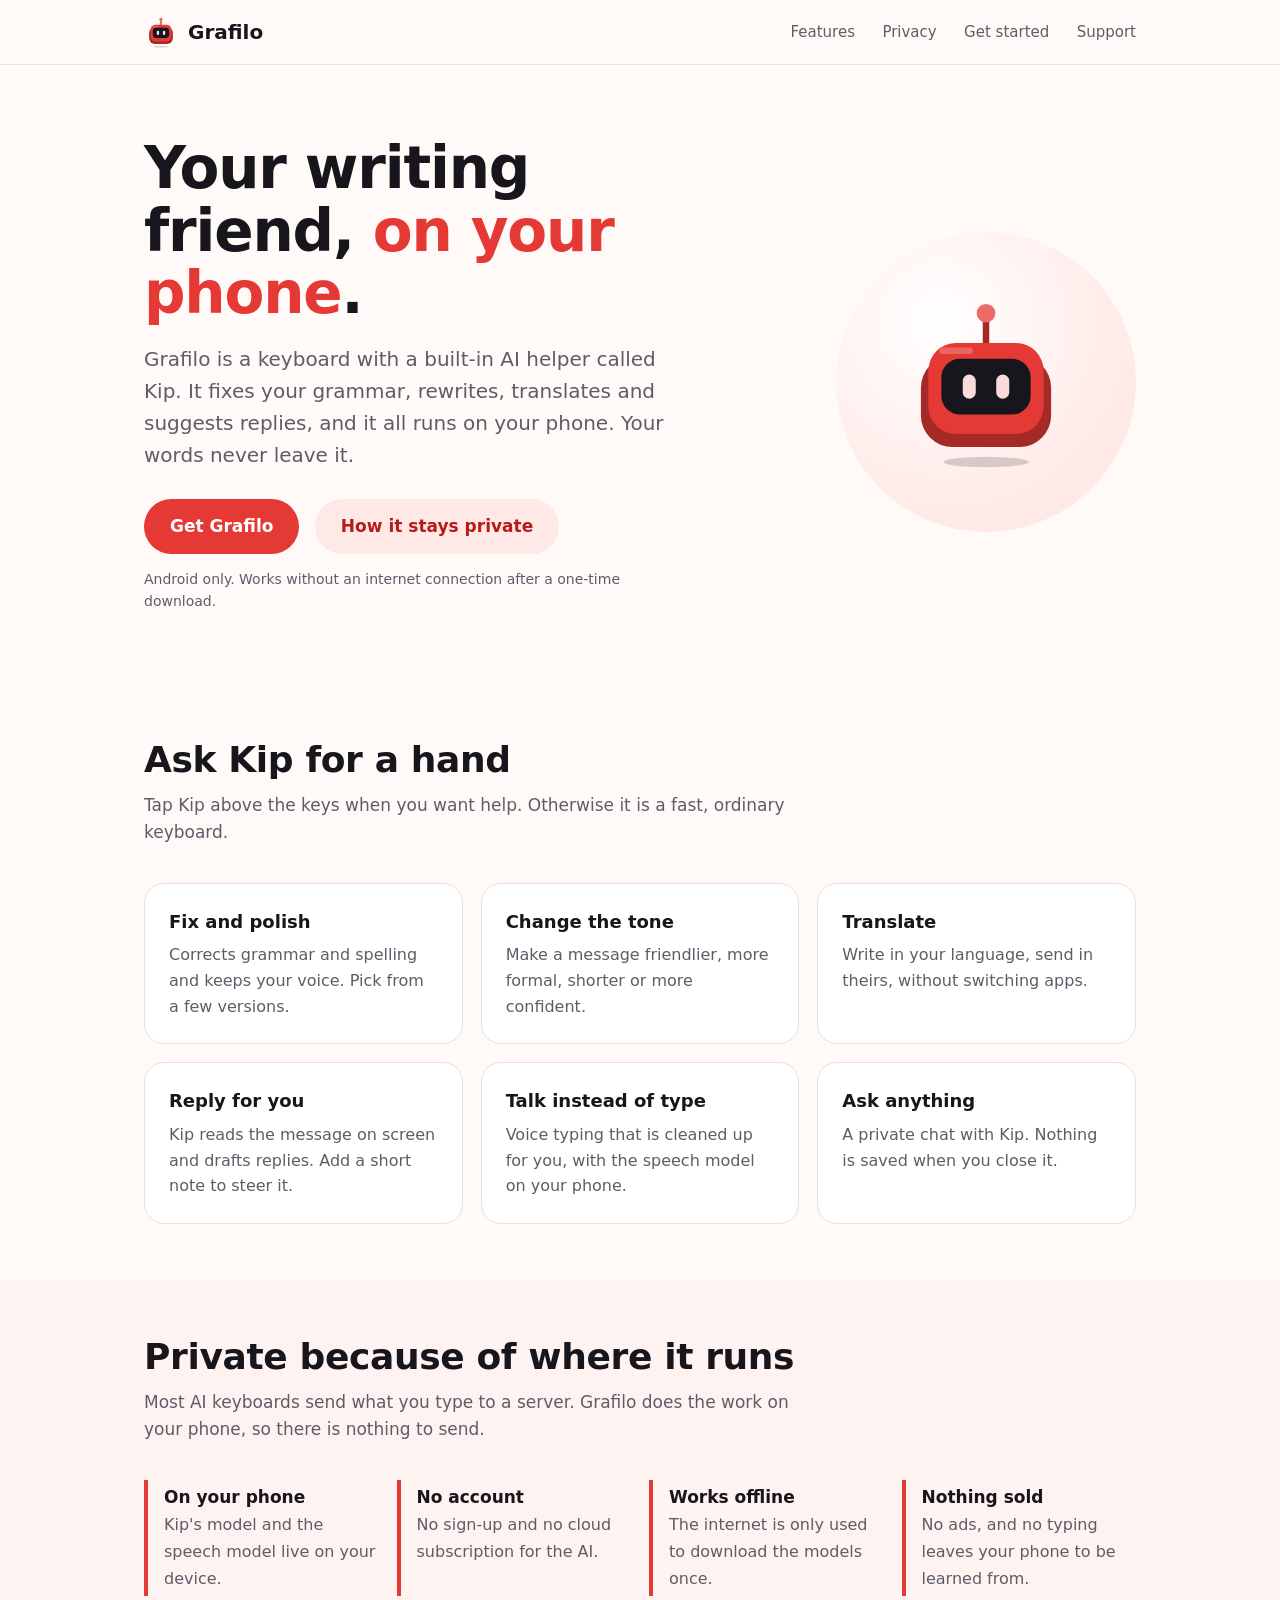
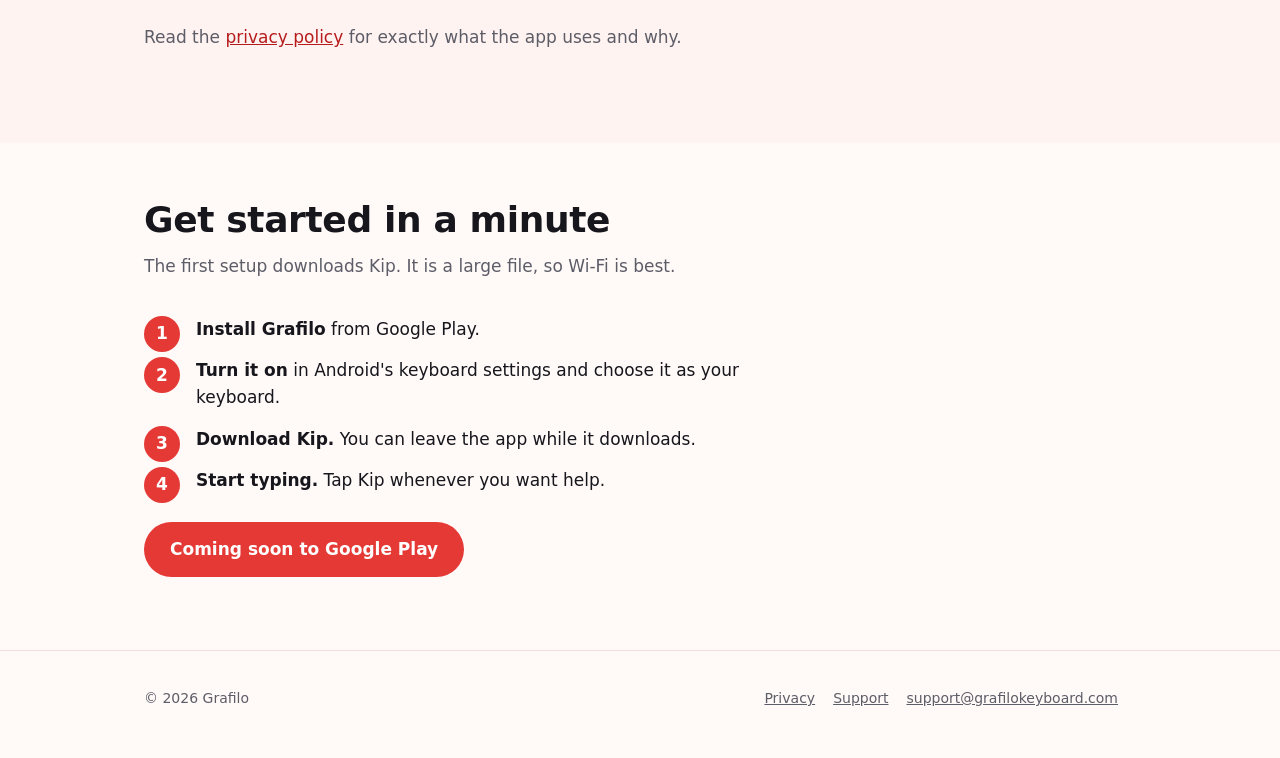
==== public/index.html @ b043a89c "feat: Grafilo website - Add home, privacy and support pages - Add sitemap, kip and canonical links -" ====
<!doctype html>
<html lang="en">
<head>
  <meta charset="utf-8">
  <meta name="viewport" content="width=device-width, initial-scale=1">
  <title>Grafilo: your writing friend</title>
  <meta name="description" content="Grafilo is an Android keyboard with AI that runs on your phone. Fix grammar, rewrite, translate, reply and dictate without sending your words anywhere.">
  <meta name="theme-color" content="#e53935">
  <meta property="og:title" content="Grafilo: your writing friend">
  <meta property="og:description" content="An Android keyboard whose AI runs on your phone. Your words never leave it.">
  <link rel="canonical" href="https://grafilokeyboard.com/">
  <link rel="icon" href="kip.svg" type="image/svg+xml">
  <link rel="stylesheet" href="style.css">
</head>
<body>
  <header class="top">
    <div class="wrap">
      <a class="brand" href="./"><img src="kip.svg" alt="" width="34" height="34">Grafilo</a>
      <nav>
        <a href="#features">Features</a>
        <a href="#private">Privacy</a>
        <a href="#start">Get started</a>
        <a class="keep" href="support.html">Support</a>
      </nav>
    </div>
  </header>

  <main>
    <section class="hero">
      <div class="wrap">
        <div>
          <h1>Your writing friend, <em>on your phone</em>.</h1>
          <p class="lead">Grafilo is a keyboard with a built-in AI helper called Kip. It fixes your grammar, rewrites, translates and suggests replies, and it all runs on your phone. Your words never leave it.</p>
          <a class="button" href="#start">Get Grafilo</a>
          <a class="button soft" href="#private">How it stays private</a>
          <p class="note">Android only. Works without an internet connection after a one-time download.</p>
        </div>
        <div class="kip-stage" aria-hidden="true">
          <img src="kip.svg" alt="" width="240" height="240">
        </div>
      </div>
    </section>

    <section id="features">
      <div class="wrap">
        <h2>Ask Kip for a hand</h2>
        <p class="sub">Tap Kip above the keys when you want help. Otherwise it is a fast, ordinary keyboard.</p>
        <div class="grid">
          <div class="card"><h3>Fix and polish</h3><p>Corrects grammar and spelling and keeps your voice. Pick from a few versions.</p></div>
          <div class="card"><h3>Change the tone</h3><p>Make a message friendlier, more formal, shorter or more confident.</p></div>
          <div class="card"><h3>Translate</h3><p>Write in your language, send in theirs, without switching apps.</p></div>
          <div class="card"><h3>Reply for you</h3><p>Kip reads the message on screen and drafts replies. Add a short note to steer it.</p></div>
          <div class="card"><h3>Talk instead of type</h3><p>Voice typing that is cleaned up for you, with the speech model on your phone.</p></div>
          <div class="card"><h3>Ask anything</h3><p>A private chat with Kip. Nothing is saved when you close it.</p></div>
        </div>
      </div>
    </section>

    <section class="alt" id="private">
      <div class="wrap">
        <h2>Private because of where it runs</h2>
        <p class="sub">Most AI keyboards send what you type to a server. Grafilo does the work on your phone, so there is nothing to send.</p>
        <div class="promise">
          <div><strong>On your phone</strong><span>Kip's model and the speech model live on your device.</span></div>
          <div><strong>No account</strong><span>No sign-up and no cloud subscription for the AI.</span></div>
          <div><strong>Works offline</strong><span>The internet is only used to download the models once.</span></div>
          <div><strong>Nothing sold</strong><span>No ads, and no typing leaves your phone to be learned from.</span></div>
        </div>
        <p class="sub" style="margin-top:28px">Read the <a href="privacy.html">privacy policy</a> for exactly what the app uses and why.</p>
      </div>
    </section>

    <section id="start">
      <div class="wrap">
        <h2>Get started in a minute</h2>
        <p class="sub">The first setup downloads Kip. It is a large file, so Wi-Fi is best.</p>
        <ol class="steps">
          <li><strong>Install Grafilo</strong> from Google Play.</li>
          <li><strong>Turn it on</strong> in Android's keyboard settings and choose it as your keyboard.</li>
          <li><strong>Download Kip.</strong> You can leave the app while it downloads.</li>
          <li><strong>Start typing.</strong> Tap Kip whenever you want help.</li>
        </ol>
        <p style="margin-top:28px"><a class="button" href="#start" aria-disabled="true">Coming soon to Google Play</a></p>
      </div>
    </section>
  </main>

  <footer>
    <div class="wrap">
      <div>&copy; 2026 Grafilo</div>
      <div><a href="privacy.html">Privacy</a><a href="support.html">Support</a><a href="mailto:support@grafilokeyboard.com">support@grafilokeyboard.com</a></div>
    </div>
  </footer>
</body>
</html>
---- public/style.css ----
:root {
  --red: #e53935;
  --red-dark: #b71c1c;
  --ink: #16161c;
  --muted: #5d5d68;
  --paper: #fffaf8;
  --card: #ffffff;
  --line: #f0dedb;
  --blush: #ffe9e6;
  --radius: 20px;
}

* { box-sizing: border-box; }

html { scroll-behavior: smooth; }

body {
  margin: 0;
  font: 17px/1.6 system-ui, -apple-system, "Segoe UI", Roboto, sans-serif;
  color: var(--ink);
  background: var(--paper);
}

a { color: var(--red-dark); }

.wrap { max-width: 1040px; margin: 0 auto; padding: 0 24px; }

header.top {
  position: sticky;
  top: 0;
  z-index: 10;
  background: rgba(255, 250, 248, 0.92);
  backdrop-filter: blur(10px);
  border-bottom: 1px solid var(--line);
}

header.top .wrap {
  display: flex;
  align-items: center;
  justify-content: space-between;
  height: 64px;
}

.brand {
  display: flex;
  align-items: center;
  gap: 10px;
  font-weight: 700;
  font-size: 20px;
  color: var(--ink);
  text-decoration: none;
}

.brand svg { width: 34px; height: 34px; }

nav a {
  margin-left: 22px;
  color: var(--muted);
  text-decoration: none;
  font-size: 15px;
}

nav a:hover { color: var(--red-dark); }

.hero { padding: 72px 0 56px; }

.hero .wrap {
  display: grid;
  grid-template-columns: 1.15fr 0.85fr;
  gap: 48px;
  align-items: center;
}

h1 {
  font-size: clamp(36px, 5.4vw, 58px);
  line-height: 1.08;
  margin: 0 0 18px;
  letter-spacing: -0.02em;
}

h1 em { font-style: normal; color: var(--red); }

.lead { font-size: 20px; color: var(--muted); margin: 0 0 28px; max-width: 34em; }

.button {
  display: inline-block;
  padding: 14px 26px;
  border-radius: 999px;
  background: var(--red);
  color: #fff;
  font-weight: 600;
  text-decoration: none;
}

.button.soft {
  background: var(--blush);
  color: var(--red-dark);
  margin-left: 10px;
}

.note { font-size: 14px; color: var(--muted); margin-top: 14px; }

.kip-stage {
  display: grid;
  place-items: center;
  aspect-ratio: 1;
  max-width: 380px;
  margin-left: auto;
  border-radius: 50%;
  background: radial-gradient(circle at 35% 30%, #fff 0%, var(--blush) 70%);
}

.kip-stage img { width: 62%; height: auto; animation: bob 4s ease-in-out infinite; }

@keyframes bob {
  0%, 100% { transform: translateY(0); }
  50% { transform: translateY(-10px); }
}

@media (prefers-reduced-motion: reduce) {
  .kip-stage img { animation: none; }
  html { scroll-behavior: auto; }
}

section { padding: 56px 0; }

section.alt { background: #fff3f1; }

h2 {
  font-size: clamp(26px, 3.4vw, 36px);
  line-height: 1.15;
  margin: 0 0 12px;
  letter-spacing: -0.01em;
}

.sub { color: var(--muted); max-width: 40em; margin: 0 0 36px; }

.grid {
  display: grid;
  grid-template-columns: repeat(auto-fit, minmax(240px, 1fr));
  gap: 18px;
}

.card {
  background: var(--card);
  border: 1px solid var(--line);
  border-radius: var(--radius);
  padding: 24px;
}

.card h3 { margin: 0 0 6px; font-size: 18px; }
.card p { margin: 0; color: var(--muted); font-size: 16px; }

.steps { counter-reset: step; display: grid; gap: 14px; padding: 0; list-style: none; max-width: 40em; }

.steps li {
  counter-increment: step;
  position: relative;
  padding-left: 52px;
}

.steps li::before {
  content: counter(step);
  position: absolute;
  left: 0;
  top: 0;
  width: 36px;
  height: 36px;
  display: grid;
  place-items: center;
  border-radius: 50%;
  background: var(--red);
  color: #fff;
  font-weight: 700;
}

.promise {
  display: grid;
  grid-template-columns: repeat(auto-fit, minmax(220px, 1fr));
  gap: 18px;
  margin-top: 8px;
}

.promise div {
  border-left: 4px solid var(--red);
  padding: 4px 0 4px 16px;
}

.promise strong { display: block; }
.promise span { color: var(--muted); font-size: 16px; }

footer { padding: 36px 0 48px; color: var(--muted); font-size: 14px; border-top: 1px solid var(--line); }
footer .wrap { display: flex; flex-wrap: wrap; gap: 12px 28px; justify-content: space-between; }
footer a { color: var(--muted); margin-right: 18px; }

/* Text pages */
.doc { padding-top: 56px; padding-bottom: 40px; max-width: 808px; }
.doc h1 { font-size: clamp(30px, 4.4vw, 44px); }
.doc h2 { font-size: 24px; margin-top: 40px; }
.doc ul { padding-left: 22px; }
.doc li { margin-bottom: 6px; }
.updated { color: var(--muted); font-size: 15px; }

details { background: var(--card); border: 1px solid var(--line); border-radius: 14px; padding: 14px 18px; margin-bottom: 10px; }
summary { cursor: pointer; font-weight: 600; }
details p { margin: 10px 0 0; color: var(--muted); }

@media (max-width: 760px) {
  .hero { padding-top: 40px; }
  .hero .wrap { grid-template-columns: 1fr; }
  .kip-stage { margin: 0 auto; max-width: 260px; order: -1; }
  nav a:not(.keep) { display: none; }
  .button.soft { margin: 10px 0 0; }
}
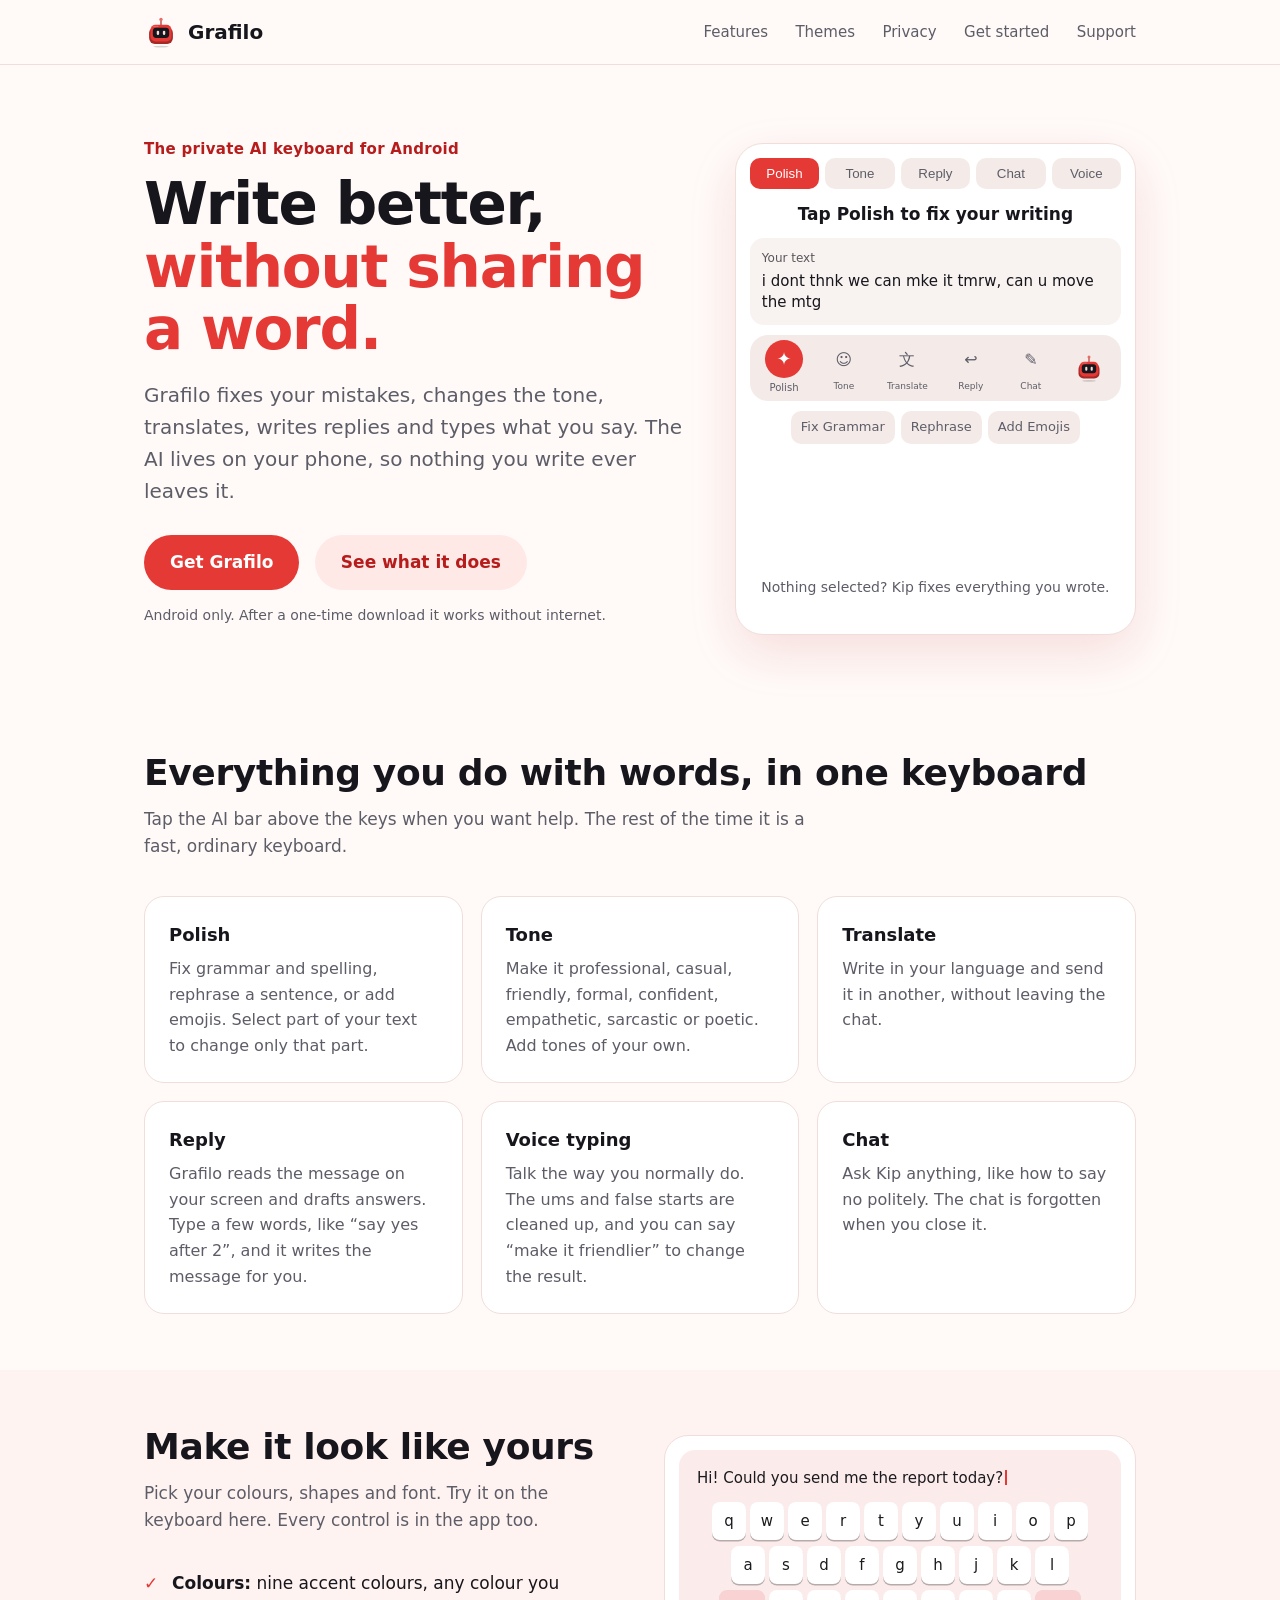
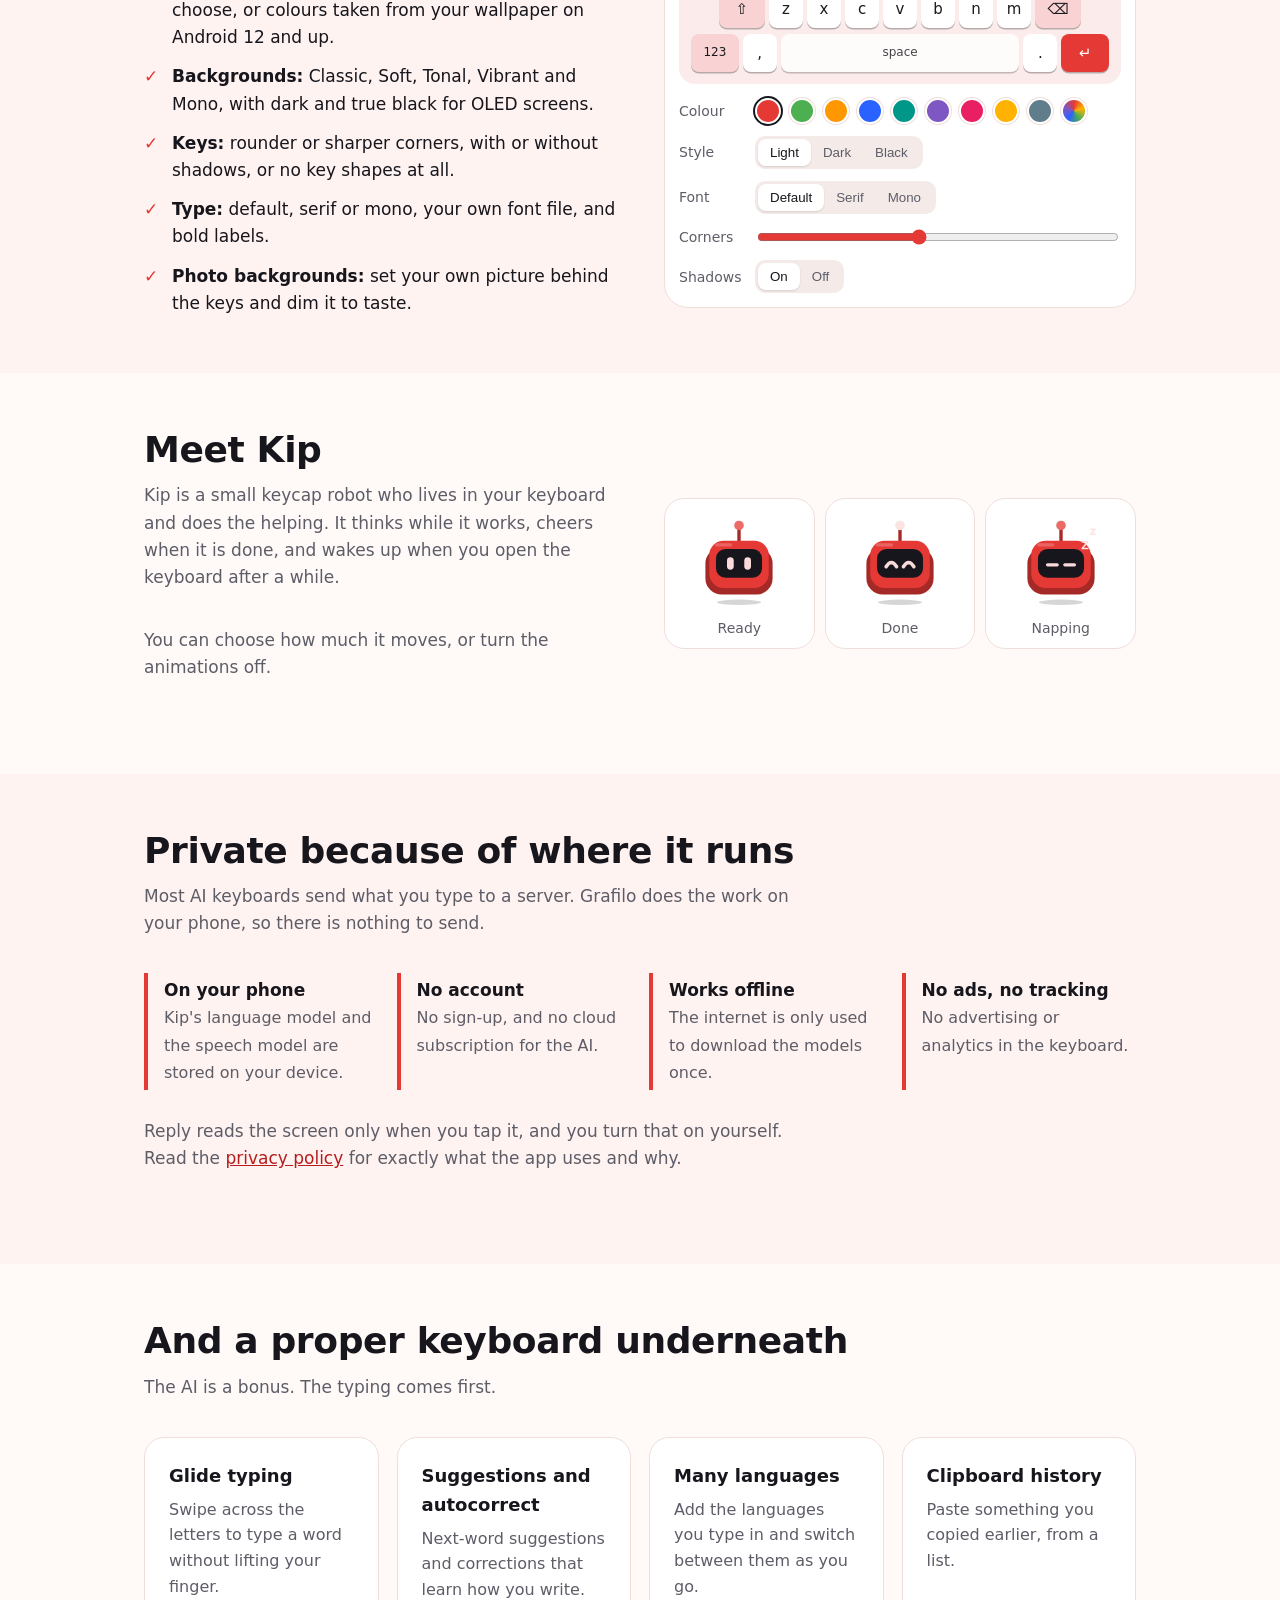
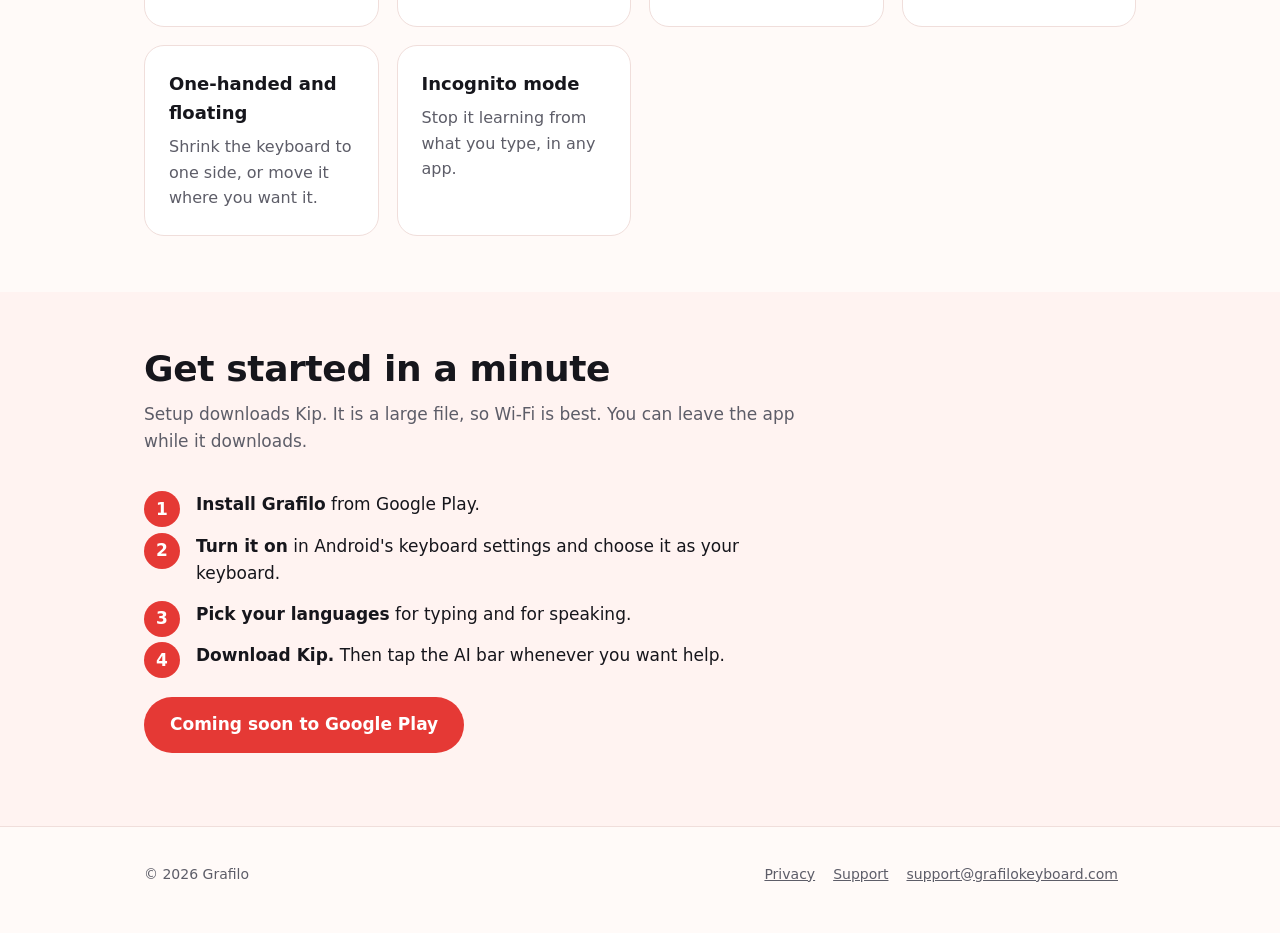
==== commit 184883bd: "feat: richer home page with live demos - Add AI bar demo and theme playground - Add Kip and keyboard" ====
--- a/public/index.html
+++ b/public/index.html
@@ -3,11 +3,11 @@
 <head>
   <meta charset="utf-8">
   <meta name="viewport" content="width=device-width, initial-scale=1">
-  <title>Grafilo: your writing friend</title>
-  <meta name="description" content="Grafilo is an Android keyboard with AI that runs on your phone. Fix grammar, rewrite, translate, reply and dictate without sending your words anywhere.">
+  <title>Grafilo: the private AI keyboard for Android</title>
+  <meta name="description" content="Grafilo is an Android keyboard that fixes your writing, changes the tone, translates, replies and types what you say. The AI runs on your phone, so your words never leave it.">
   <meta name="theme-color" content="#e53935">
-  <meta property="og:title" content="Grafilo: your writing friend">
-  <meta property="og:description" content="An Android keyboard whose AI runs on your phone. Your words never leave it.">
+  <meta property="og:title" content="Grafilo: the private AI keyboard for Android">
+  <meta property="og:description" content="Fix, rewrite, translate, reply and dictate. The AI runs on your phone, so your words never leave it.">
   <link rel="canonical" href="https://grafilokeyboard.com/">
   <link rel="icon" href="kip.svg" type="image/svg+xml">
   <link rel="stylesheet" href="style.css">
@@ -18,6 +18,7 @@
       <a class="brand" href="./"><img src="kip.svg" alt="" width="34" height="34">Grafilo</a>
       <nav>
         <a href="#features">Features</a>
+        <a href="#themes">Themes</a>
         <a href="#private">Privacy</a>
         <a href="#start">Get started</a>
         <a class="keep" href="support.html">Support</a>
@@ -29,29 +30,114 @@
     <section class="hero">
       <div class="wrap">
         <div>
-          <h1>Your writing friend, <em>on your phone</em>.</h1>
-          <p class="lead">Grafilo is a keyboard with a built-in AI helper called Kip. It fixes your grammar, rewrites, translates and suggests replies, and it all runs on your phone. Your words never leave it.</p>
+          <p class="eyebrow">The private AI keyboard for Android</p>
+          <h1>Write better, <em>without sharing a word.</em></h1>
+          <p class="lead">Grafilo fixes your mistakes, changes the tone, translates, writes replies and types what you say. The AI lives on your phone, so nothing you write ever leaves it.</p>
           <a class="button" href="#start">Get Grafilo</a>
-          <a class="button soft" href="#private">How it stays private</a>
-          <p class="note">Android only. Works without an internet connection after a one-time download.</p>
+          <a class="button soft" href="#features">See what it does</a>
+          <p class="note">Android only. After a one-time download it works without internet.</p>
         </div>
-        <div class="kip-stage" aria-hidden="true">
-          <img src="kip.svg" alt="" width="240" height="240">
+
+        <div class="phone" id="demo" aria-label="Interactive demo of the Grafilo AI bar">
+          <div class="demo-tabs" role="tablist" id="demo-tabs"></div>
+          <div class="screen">
+            <div class="says" id="demo-says" aria-live="polite"></div>
+
+            <div class="panel" id="panel-text">
+              <div class="tcard"><span class="label" id="t-before-label"></span><span class="txt" id="t-before"></span></div>
+              <div class="aibar" id="aibar">
+                <span class="bi" data-i="0"><i>✦</i>Polish</span>
+                <span class="bi" data-i="1"><i>☺</i>Tone</span>
+                <span class="bi" data-i="2"><i>文</i>Translate</span>
+                <span class="bi" data-i="3"><i>↩</i>Reply</span>
+                <span class="bi" data-i="4"><i>✎</i>Chat</span>
+                <img id="kip-bar" src="kip.svg" alt="Kip" width="30" height="30">
+              </div>
+              <div class="chips reveal" id="chips"></div>
+              <div class="tcard accent reveal" id="t-after-card"><span class="label" id="t-after-label"></span><span class="txt" id="t-after"></span></div>
+            </div>
+
+            <div class="panel" id="panel-voice" hidden>
+              <div class="mic" id="mic"><span></span><svg viewBox="0 0 24 24" width="34" height="34" aria-hidden="true"><path fill="currentColor" d="M12 14c1.66 0 2.99-1.34 2.99-3L15 5c0-1.66-1.34-3-3-3S9 3.34 9 5v6c0 1.66 1.34 3 3 3zm5.3-3c0 3-2.54 5.1-5.3 5.1S6.7 14 6.7 11H5c0 3.41 2.72 6.23 6 6.72V21h2v-3.28c3.28-.48 6-3.3 6-6.72h-1.7z"/></svg></div>
+              <div class="mic-label" id="mic-label">Listening…</div>
+              <div class="tcard reveal" id="v-said"><span class="label">1. You speak</span><span class="txt">um so tell him I'll be there at, no wait, at six</span></div>
+              <div class="tcard accent reveal" id="v-clean"><span class="label" id="v-clean-label">2. Kip writes it clean</span><span class="txt" id="v-clean-text">Tell him I'll be there at six.</span></div>
+              <div class="tcard reveal" id="v-cmd"><span class="label">Then say how to change it</span><span class="txt">“Make it friendlier”</span></div>
+            </div>
+
+            <p class="demo-note" id="demo-note"></p>
+          </div>
         </div>
       </div>
     </section>
 
     <section id="features">
       <div class="wrap">
-        <h2>Ask Kip for a hand</h2>
-        <p class="sub">Tap Kip above the keys when you want help. Otherwise it is a fast, ordinary keyboard.</p>
+        <h2>Everything you do with words, in one keyboard</h2>
+        <p class="sub">Tap the AI bar above the keys when you want help. The rest of the time it is a fast, ordinary keyboard.</p>
         <div class="grid">
-          <div class="card"><h3>Fix and polish</h3><p>Corrects grammar and spelling and keeps your voice. Pick from a few versions.</p></div>
-          <div class="card"><h3>Change the tone</h3><p>Make a message friendlier, more formal, shorter or more confident.</p></div>
-          <div class="card"><h3>Translate</h3><p>Write in your language, send in theirs, without switching apps.</p></div>
-          <div class="card"><h3>Reply for you</h3><p>Kip reads the message on screen and drafts replies. Add a short note to steer it.</p></div>
-          <div class="card"><h3>Talk instead of type</h3><p>Voice typing that is cleaned up for you, with the speech model on your phone.</p></div>
-          <div class="card"><h3>Ask anything</h3><p>A private chat with Kip. Nothing is saved when you close it.</p></div>
+          <div class="card"><h3>Polish</h3><p>Fix grammar and spelling, rephrase a sentence, or add emojis. Select part of your text to change only that part.</p></div>
+          <div class="card"><h3>Tone</h3><p>Make it professional, casual, friendly, formal, confident, empathetic, sarcastic or poetic. Add tones of your own.</p></div>
+          <div class="card"><h3>Translate</h3><p>Write in your language and send it in another, without leaving the chat.</p></div>
+          <div class="card"><h3>Reply</h3><p>Grafilo reads the message on your screen and drafts answers. Type a few words, like “say yes after 2”, and it writes the message for you.</p></div>
+          <div class="card"><h3>Voice typing</h3><p>Talk the way you normally do. The ums and false starts are cleaned up, and you can say “make it friendlier” to change the result.</p></div>
+          <div class="card"><h3>Chat</h3><p>Ask Kip anything, like how to say no politely. The chat is forgotten when you close it.</p></div>
+        </div>
+      </div>
+    </section>
+
+    <section class="alt" id="themes">
+      <div class="wrap split">
+        <div>
+          <h2>Make it look like yours</h2>
+          <p class="sub">Pick your colours, shapes and font. Try it on the keyboard here. Every control is in the app too.</p>
+          <ul class="ticks">
+            <li><strong>Colours:</strong> nine accent colours, any colour you choose, or colours taken from your wallpaper on Android 12 and up.</li>
+            <li><strong>Backgrounds:</strong> Classic, Soft, Tonal, Vibrant and Mono, with dark and true black for OLED screens.</li>
+            <li><strong>Keys:</strong> rounder or sharper corners, with or without shadows, or no key shapes at all.</li>
+            <li><strong>Type:</strong> default, serif or mono, your own font file, and bold labels.</li>
+            <li><strong>Photo backgrounds:</strong> set your own picture behind the keys and dim it to taste.</li>
+          </ul>
+        </div>
+
+        <div class="playground" id="play" aria-label="Theme playground">
+          <div class="kb" id="kb">
+            <div class="kb-text">Hi! Could you send me the report today?<span class="caret"></span></div>
+            <div class="kb-rows" id="kb-rows"></div>
+          </div>
+          <div class="controls">
+            <div class="ctl"><span>Colour</span><div class="swatches" id="swatches"></div></div>
+            <div class="ctl"><span>Style</span><div class="seg" id="seg-style">
+              <button type="button" data-v="light" aria-pressed="true">Light</button>
+              <button type="button" data-v="dark" aria-pressed="false">Dark</button>
+              <button type="button" data-v="black" aria-pressed="false">Black</button>
+            </div></div>
+            <div class="ctl"><span>Font</span><div class="seg" id="seg-font">
+              <button type="button" data-v="sans" aria-pressed="true">Default</button>
+              <button type="button" data-v="serif" aria-pressed="false">Serif</button>
+              <button type="button" data-v="mono" aria-pressed="false">Mono</button>
+            </div></div>
+            <div class="ctl"><label for="radius">Corners</label><input id="radius" type="range" min="0" max="18" value="8"></div>
+            <div class="ctl"><span>Shadows</span><div class="seg" id="seg-shadow">
+              <button type="button" data-v="on" aria-pressed="true">On</button>
+              <button type="button" data-v="off" aria-pressed="false">Off</button>
+            </div></div>
+          </div>
+        </div>
+      </div>
+    </section>
+
+    <section id="kip">
+      <div class="wrap split">
+        <div>
+          <h2>Meet Kip</h2>
+          <p class="sub">Kip is a small keycap robot who lives in your keyboard and does the helping. It thinks while it works, cheers when it is done, and wakes up when you open the keyboard after a while.</p>
+          <p class="sub">You can choose how much it moves, or turn the animations off.</p>
+        </div>
+        <div class="kips" aria-hidden="true">
+          <figure><img src="kip.svg" alt="" width="96" height="96"><figcaption>Ready</figcaption></figure>
+          <figure><img src="kip-happy.svg" alt="" width="96" height="96"><figcaption>Done</figcaption></figure>
+          <figure><img src="kip-sleep.svg" alt="" width="96" height="96"><figcaption>Napping</figcaption></figure>
         </div>
       </div>
     </section>
@@ -61,24 +147,39 @@
         <h2>Private because of where it runs</h2>
         <p class="sub">Most AI keyboards send what you type to a server. Grafilo does the work on your phone, so there is nothing to send.</p>
         <div class="promise">
-          <div><strong>On your phone</strong><span>Kip's model and the speech model live on your device.</span></div>
-          <div><strong>No account</strong><span>No sign-up and no cloud subscription for the AI.</span></div>
+          <div><strong>On your phone</strong><span>Kip's language model and the speech model are stored on your device.</span></div>
+          <div><strong>No account</strong><span>No sign-up, and no cloud subscription for the AI.</span></div>
           <div><strong>Works offline</strong><span>The internet is only used to download the models once.</span></div>
-          <div><strong>Nothing sold</strong><span>No ads, and no typing leaves your phone to be learned from.</span></div>
+          <div><strong>No ads, no tracking</strong><span>No advertising or analytics in the keyboard.</span></div>
         </div>
-        <p class="sub" style="margin-top:28px">Read the <a href="privacy.html">privacy policy</a> for exactly what the app uses and why.</p>
+        <p class="sub" style="margin-top:28px">Reply reads the screen only when you tap it, and you turn that on yourself. Read the <a href="privacy.html">privacy policy</a> for exactly what the app uses and why.</p>
       </div>
     </section>
 
-    <section id="start">
+    <section id="keyboard">
+      <div class="wrap">
+        <h2>And a proper keyboard underneath</h2>
+        <p class="sub">The AI is a bonus. The typing comes first.</p>
+        <div class="grid small">
+          <div class="card"><h3>Glide typing</h3><p>Swipe across the letters to type a word without lifting your finger.</p></div>
+          <div class="card"><h3>Suggestions and autocorrect</h3><p>Next-word suggestions and corrections that learn how you write.</p></div>
+          <div class="card"><h3>Many languages</h3><p>Add the languages you type in and switch between them as you go.</p></div>
+          <div class="card"><h3>Clipboard history</h3><p>Paste something you copied earlier, from a list.</p></div>
+          <div class="card"><h3>One-handed and floating</h3><p>Shrink the keyboard to one side, or move it where you want it.</p></div>
+          <div class="card"><h3>Incognito mode</h3><p>Stop it learning from what you type, in any app.</p></div>
+        </div>
+      </div>
+    </section>
+
+    <section class="alt" id="start">
       <div class="wrap">
         <h2>Get started in a minute</h2>
-        <p class="sub">The first setup downloads Kip. It is a large file, so Wi-Fi is best.</p>
+        <p class="sub">Setup downloads Kip. It is a large file, so Wi-Fi is best. You can leave the app while it downloads.</p>
         <ol class="steps">
           <li><strong>Install Grafilo</strong> from Google Play.</li>
           <li><strong>Turn it on</strong> in Android's keyboard settings and choose it as your keyboard.</li>
-          <li><strong>Download Kip.</strong> You can leave the app while it downloads.</li>
-          <li><strong>Start typing.</strong> Tap Kip whenever you want help.</li>
+          <li><strong>Pick your languages</strong> for typing and for speaking.</li>
+          <li><strong>Download Kip.</strong> Then tap the AI bar whenever you want help.</li>
         </ol>
         <p style="margin-top:28px"><a class="button" href="#start" aria-disabled="true">Coming soon to Google Play</a></p>
       </div>
@@ -91,5 +192,7 @@
       <div><a href="privacy.html">Privacy</a><a href="support.html">Support</a><a href="mailto:support@grafilokeyboard.com">support@grafilokeyboard.com</a></div>
     </div>
   </footer>
+
+  <script src="app.js"></script>
 </body>
 </html>
--- a/public/style.css
+++ b/public/style.css
@@ -212,3 +212,158 @@
   nav a:not(.keep) { display: none; }
   .button.soft { margin: 10px 0 0; }
 }
+
+/* Home page additions */
+.eyebrow { margin: 0 0 12px; color: var(--red-dark); font-weight: 600; font-size: 15px; letter-spacing: 0.02em; }
+
+.phone {
+  background: #fff;
+  border: 1px solid var(--line);
+  border-radius: 28px;
+  padding: 14px;
+  box-shadow: 0 18px 50px rgba(183, 28, 28, 0.12);
+  max-width: 420px;
+  margin-left: auto;
+  width: 100%;
+}
+
+.demo-tabs { display: flex; gap: 6px; margin-bottom: 12px; }
+
+.demo-tabs button {
+  flex: 1;
+  border: 0;
+  border-radius: 10px;
+  padding: 8px 0;
+  font: 600 13px/1 inherit;
+  background: #f4ebe9;
+  color: var(--muted);
+  cursor: pointer;
+}
+
+.demo-tabs button[aria-selected="true"] { background: var(--red); color: #fff; }
+
+.screen { display: grid; gap: 10px; }
+
+.says { font-weight: 600; text-align: center; min-height: 1.6em; }
+
+.panel { display: grid; gap: 10px; align-content: start; min-height: 330px; }
+.panel[hidden] { display: none; }
+
+.tcard {
+  display: grid;
+  gap: 4px;
+  min-height: 72px;
+  padding: 12px;
+  border-radius: 14px;
+  background: #f8f2f0;
+  font-size: 15px;
+  line-height: 1.4;
+}
+
+.tcard.accent { background: var(--blush); color: #5a0f0d; }
+.tcard .label { font-size: 12px; opacity: 0.7; }
+.tcard .txt.sel { background: rgba(229, 57, 53, 0.25); border-radius: 4px; justify-self: start; }
+
+.reveal { opacity: 0; transform: translateY(6px); transition: opacity 0.35s, transform 0.35s; }
+.reveal.on { opacity: 1; transform: none; }
+
+.aibar {
+  display: flex;
+  align-items: center;
+  justify-content: space-around;
+  background: #f4ebe9;
+  border-radius: 18px;
+  padding: 8px 4px;
+}
+
+.bi { display: grid; justify-items: center; gap: 2px; font-size: 9px; color: var(--muted); transition: transform 0.25s; }
+
+.bi i {
+  font-style: normal;
+  display: grid;
+  place-items: center;
+  width: 34px;
+  height: 34px;
+  border-radius: 50%;
+  font-size: 16px;
+  transition: background 0.25s, color 0.25s;
+}
+
+.bi.lit { transform: scale(1.12); }
+.bi.lit i { background: var(--red); color: #fff; }
+
+#kip-bar.think { animation: wiggle 0.5s ease-in-out infinite; }
+@keyframes wiggle { 0%, 100% { transform: rotate(-6deg); } 50% { transform: rotate(6deg); } }
+
+.chips { display: flex; justify-content: center; flex-wrap: wrap; gap: 6px; min-height: 30px; }
+.chips span { padding: 6px 10px; border-radius: 10px; background: #f4ebe9; color: var(--muted); font-size: 13px; font-weight: 500; transition: background 0.25s, color 0.25s; }
+.chips span.pick { background: var(--red); color: #fff; }
+
+.mic { position: relative; width: 72px; height: 72px; margin: 6px auto 0; border-radius: 50%; background: #eadfdd; color: #7a6b69; display: grid; place-items: center; transition: background 0.3s, color 0.3s; }
+.mic svg { position: relative; }
+.mic span { position: absolute; inset: 0; border-radius: 50%; background: var(--red); opacity: 0; }
+.mic.live { background: var(--red); color: #fff; }
+.mic.live span { animation: ring 1.5s linear infinite; }
+@keyframes ring { 0% { transform: scale(1); opacity: 0.35; } 100% { transform: scale(1.5); opacity: 0; } }
+.mic-label { text-align: center; color: var(--red-dark); font-weight: 600; font-size: 14px; }
+
+.demo-note { margin: 0; text-align: center; color: var(--muted); font-size: 14px; line-height: 1.4; min-height: 3em; }
+
+.split { display: grid; grid-template-columns: 1fr 1fr; gap: 48px; align-items: center; }
+
+.ticks { list-style: none; padding: 0; margin: 0; display: grid; gap: 12px; }
+.ticks li { padding-left: 28px; position: relative; }
+.ticks li::before { content: "✓"; position: absolute; left: 0; color: var(--red); font-weight: 700; }
+
+.playground { background: #fff; border: 1px solid var(--line); border-radius: 24px; padding: 14px; }
+
+.kb { background: var(--kb-bg, #fdecea); border-radius: 16px; padding: 12px; font-family: var(--kb-font, system-ui); transition: background 0.25s; }
+.kb-text { color: var(--kb-ink, #1b1b1f); font-size: 15px; padding: 4px 6px 12px; min-height: 2.6em; }
+.caret { display: inline-block; width: 2px; height: 1em; background: var(--kb-acc, #e53935); margin-left: 2px; vertical-align: -2px; animation: blink 1s steps(2) infinite; }
+@keyframes blink { 50% { opacity: 0; } }
+
+.kb-rows { display: grid; gap: 6px; }
+.kb-row { display: flex; justify-content: center; gap: 4px; }
+.key {
+  flex: 1 1 0;
+  max-width: 34px;
+  height: 38px;
+  display: grid;
+  place-items: center;
+  background: var(--kb-key, #fff);
+  color: var(--kb-ink, #1b1b1f);
+  border-radius: var(--kb-radius, 8px);
+  box-shadow: var(--kb-shadow, 0 1.5px 0 rgba(0,0,0,0.28));
+  font-size: 15px;
+  transition: background 0.25s, border-radius 0.2s;
+}
+.key.fn { background: var(--kb-fn, #f4d4d1); max-width: 46px; }
+.key.wide { max-width: 52px; font-size: 12px; }
+.key.space { flex: 5 1 0; max-width: none; font-size: 12px; opacity: 0.8; }
+.key.enter { background: var(--kb-acc, #e53935); color: var(--kb-acc-ink, #fff); max-width: 52px; }
+.r1 { padding: 0 4%; }
+
+.controls { display: grid; gap: 12px; margin-top: 14px; }
+.ctl { display: flex; align-items: center; gap: 12px; flex-wrap: wrap; }
+.ctl > span, .ctl > label { width: 64px; font-size: 14px; color: var(--muted); }
+.swatches { display: flex; flex-wrap: wrap; gap: 8px; }
+.sw { width: 26px; height: 26px; border-radius: 50%; border: 2px solid #fff; box-shadow: 0 0 0 1px var(--line); cursor: pointer; padding: 0; position: relative; overflow: hidden; }
+.sw[aria-pressed="true"] { box-shadow: 0 0 0 2px var(--ink); }
+.sw.custom { background: conic-gradient(#e53935, #ffb300, #4caf50, #2962ff, #7e57c2, #e53935); }
+.sw.custom input { position: absolute; inset: -6px; opacity: 0; cursor: pointer; width: 40px; height: 40px; }
+.seg { display: inline-flex; background: #f4ebe9; border-radius: 10px; padding: 3px; }
+.seg button { border: 0; background: transparent; padding: 6px 12px; border-radius: 8px; font: 500 13px/1 inherit; color: var(--muted); cursor: pointer; }
+.seg button[aria-pressed="true"] { background: #fff; color: var(--ink); box-shadow: 0 1px 2px rgba(0,0,0,0.12); }
+input[type="range"] { accent-color: var(--red); flex: 1; min-width: 120px; }
+
+.kips { display: grid; grid-template-columns: repeat(3, 1fr); gap: 10px; }
+.kips figure { min-width: 0; margin: 0; text-align: center; background: #fff; border: 1px solid var(--line); border-radius: 20px; padding: 14px 12px 8px; }
+.kips img { width: 100%; max-width: 96px; height: auto; }
+.kips figcaption { color: var(--muted); font-size: 14px; }
+
+.grid.small { grid-template-columns: repeat(auto-fit, minmax(210px, 1fr)); }
+
+@media (max-width: 860px) {
+  .split { grid-template-columns: 1fr; gap: 28px; }
+  .phone { margin: 0 auto; }
+}
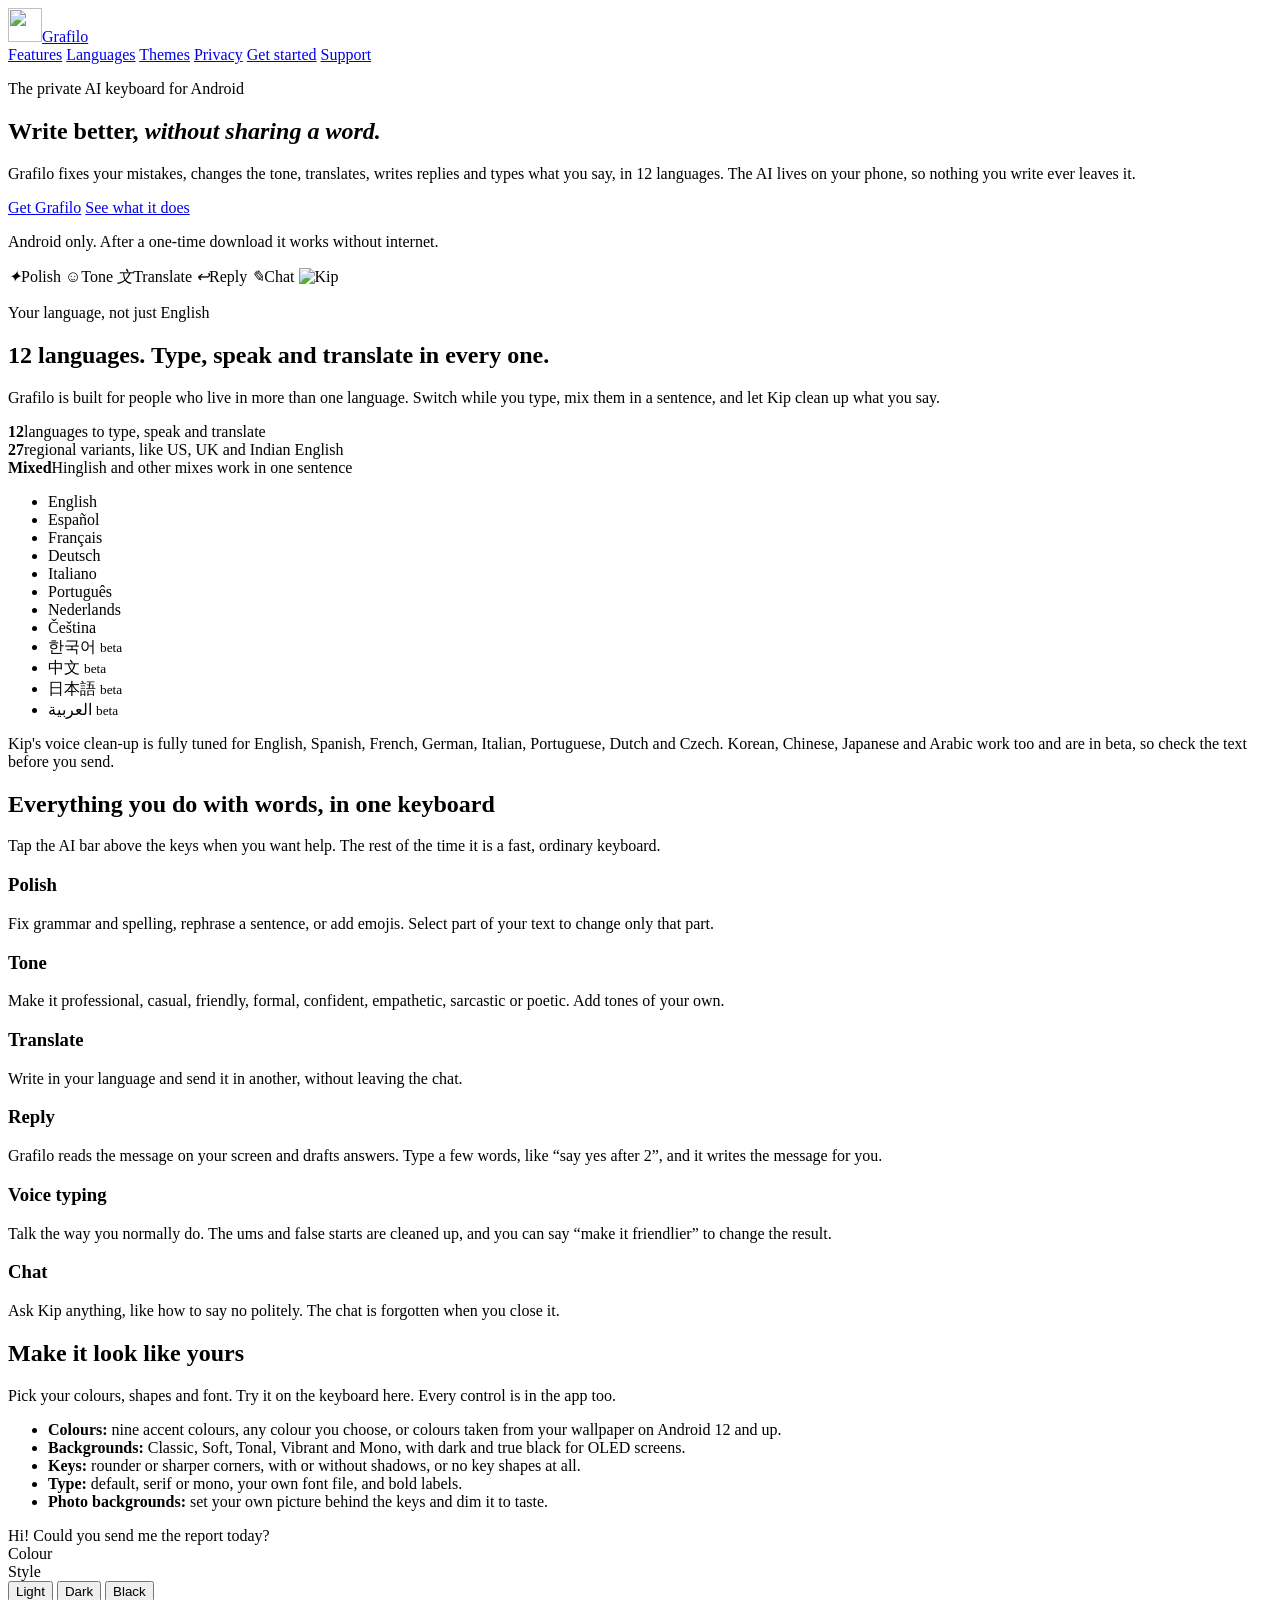
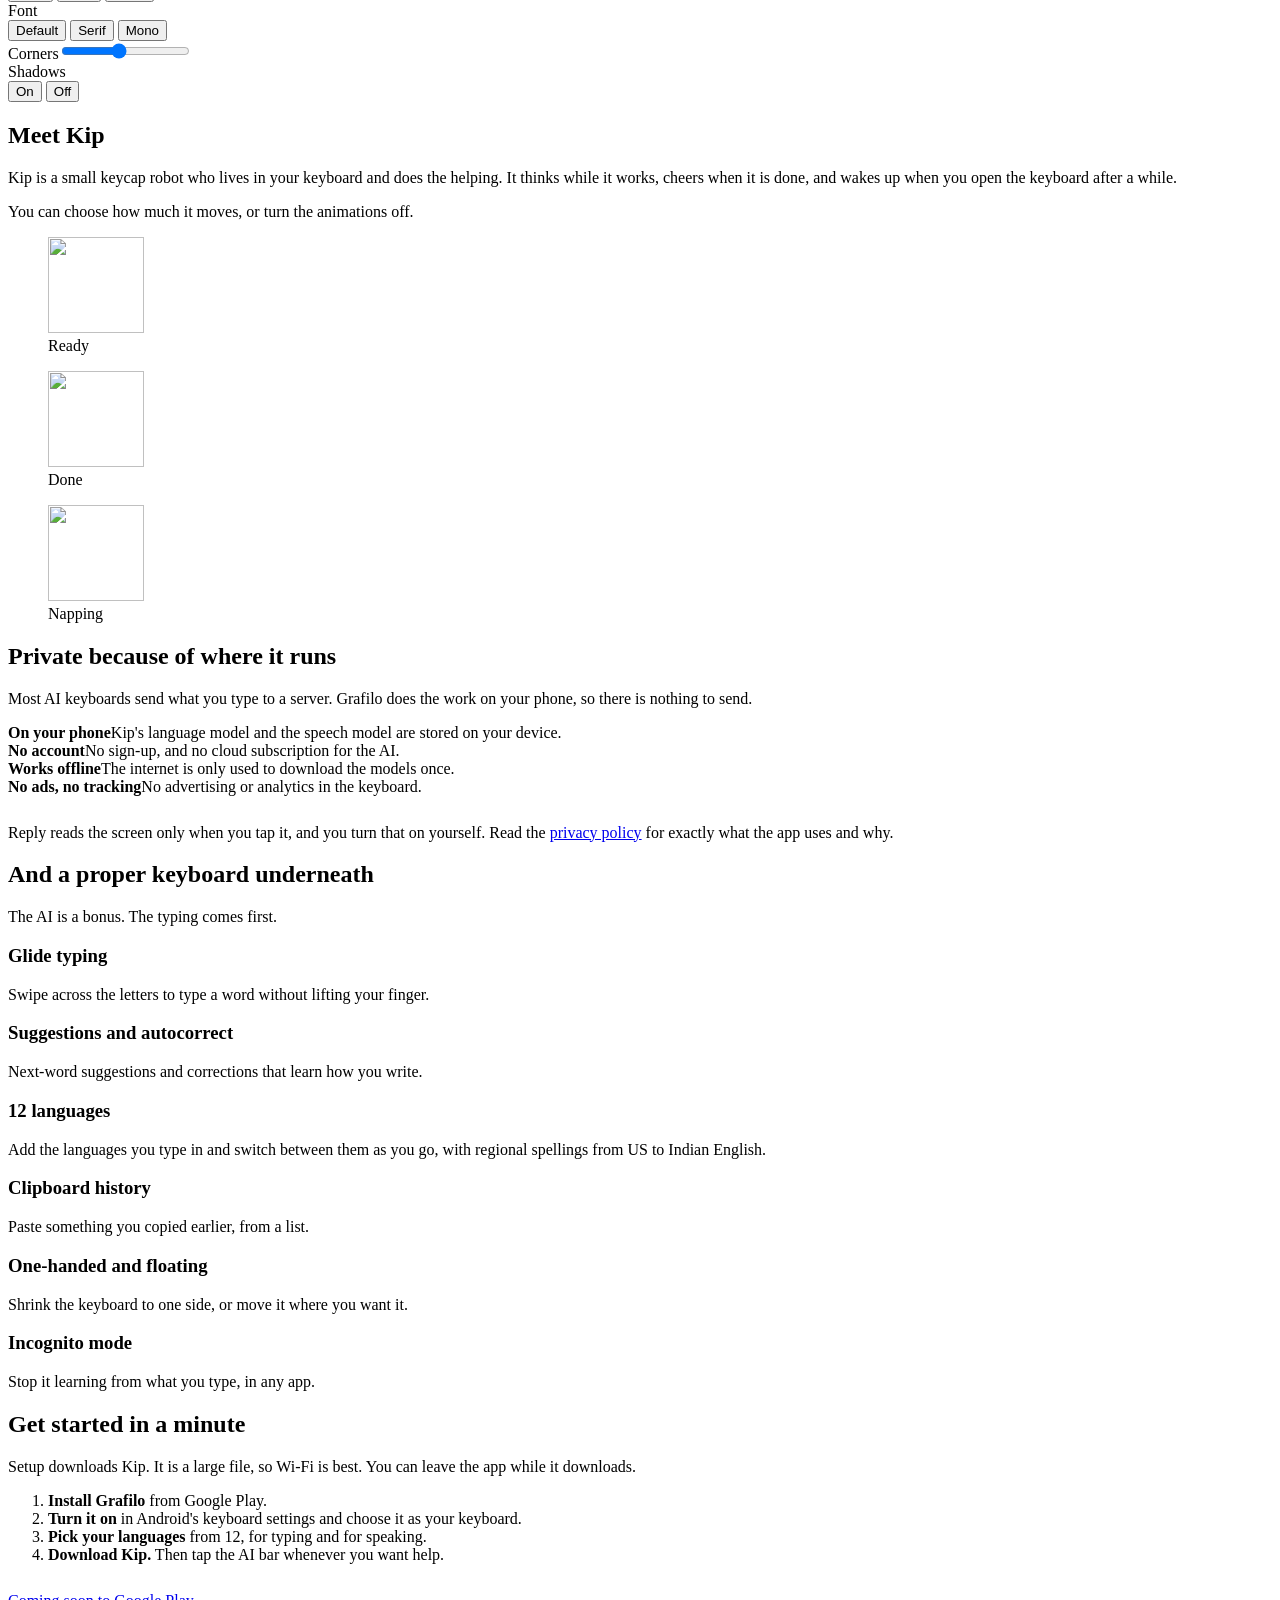
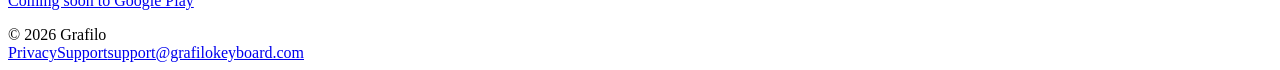
==== commit 7f2658c0: "feat(site): languages band, clean links, trial FAQ, purchases in privacy - Add 12 languages section " ====
--- a/public/index.html
+++ b/public/index.html
@@ -4,24 +4,25 @@
   <meta charset="utf-8">
   <meta name="viewport" content="width=device-width, initial-scale=1">
   <title>Grafilo: the private AI keyboard for Android</title>
-  <meta name="description" content="Grafilo is an Android keyboard that fixes your writing, changes the tone, translates, replies and types what you say. The AI runs on your phone, so your words never leave it.">
+  <meta name="description" content="Grafilo is an Android keyboard that fixes your writing, changes the tone, translates, replies and types what you say in 12 languages. The AI runs on your phone, so your words never leave it.">
   <meta name="theme-color" content="#e53935">
   <meta property="og:title" content="Grafilo: the private AI keyboard for Android">
   <meta property="og:description" content="Fix, rewrite, translate, reply and dictate. The AI runs on your phone, so your words never leave it.">
   <link rel="canonical" href="https://grafilokeyboard.com/">
-  <link rel="icon" href="kip.svg" type="image/svg+xml">
-  <link rel="stylesheet" href="style.css">
+  <link rel="icon" href="/kip.svg" type="image/svg+xml">
+  <link rel="stylesheet" href="/style.css">
 </head>
 <body>
   <header class="top">
     <div class="wrap">
-      <a class="brand" href="./"><img src="kip.svg" alt="" width="34" height="34">Grafilo</a>
+      <a class="brand" href="/"><img src="/kip.svg" alt="" width="34" height="34">Grafilo</a>
       <nav>
         <a href="#features">Features</a>
+        <a href="#languages">Languages</a>
         <a href="#themes">Themes</a>
         <a href="#private">Privacy</a>
         <a href="#start">Get started</a>
-        <a class="keep" href="support.html">Support</a>
+        <a class="keep" href="/support">Support</a>
       </nav>
     </div>
   </header>
@@ -32,7 +33,7 @@
         <div>
           <p class="eyebrow">The private AI keyboard for Android</p>
           <h1>Write better, <em>without sharing a word.</em></h1>
-          <p class="lead">Grafilo fixes your mistakes, changes the tone, translates, writes replies and types what you say. The AI lives on your phone, so nothing you write ever leaves it.</p>
+          <p class="lead">Grafilo fixes your mistakes, changes the tone, translates, writes replies and types what you say, in 12 languages. The AI lives on your phone, so nothing you write ever leaves it.</p>
           <a class="button" href="#start">Get Grafilo</a>
           <a class="button soft" href="#features">See what it does</a>
           <p class="note">Android only. After a one-time download it works without internet.</p>
@@ -51,7 +52,7 @@
                 <span class="bi" data-i="2"><i>文</i>Translate</span>
                 <span class="bi" data-i="3"><i>↩</i>Reply</span>
                 <span class="bi" data-i="4"><i>✎</i>Chat</span>
-                <img id="kip-bar" src="kip.svg" alt="Kip" width="30" height="30">
+                <img id="kip-bar" src="/kip.svg" alt="Kip" width="30" height="30">
               </div>
               <div class="chips reveal" id="chips"></div>
               <div class="tcard accent reveal" id="t-after-card"><span class="label" id="t-after-label"></span><span class="txt" id="t-after"></span></div>
@@ -68,6 +69,24 @@
             <p class="demo-note" id="demo-note"></p>
           </div>
         </div>
+      </div>
+    </section>
+
+    <section class="langs" id="languages">
+      <div class="wrap">
+        <p class="eyebrow">Your language, not just English</p>
+        <h2>12 languages. Type, speak and translate in every one.</h2>
+        <p class="sub">Grafilo is built for people who live in more than one language. Switch while you type, mix them in a sentence, and let Kip clean up what you say.</p>
+        <div class="stats">
+          <div><strong>12</strong><span>languages to type, speak and translate</span></div>
+          <div><strong>27</strong><span>regional variants, like US, UK and Indian English</span></div>
+          <div><strong>Mixed</strong><span>Hinglish and other mixes work in one sentence</span></div>
+        </div>
+        <ul class="lang-chips" aria-label="Supported languages">
+          <li>English</li><li>Español</li><li>Français</li><li>Deutsch</li><li>Italiano</li><li>Português</li>
+          <li>Nederlands</li><li>Čeština</li><li>한국어 <small>beta</small></li><li>中文 <small>beta</small></li><li>日本語 <small>beta</small></li><li>العربية <small>beta</small></li>
+        </ul>
+        <p class="lang-note">Kip's voice clean-up is fully tuned for English, Spanish, French, German, Italian, Portuguese, Dutch and Czech. Korean, Chinese, Japanese and Arabic work too and are in beta, so check the text before you send.</p>
       </div>
     </section>
 
@@ -135,9 +154,9 @@
           <p class="sub">You can choose how much it moves, or turn the animations off.</p>
         </div>
         <div class="kips" aria-hidden="true">
-          <figure><img src="kip.svg" alt="" width="96" height="96"><figcaption>Ready</figcaption></figure>
-          <figure><img src="kip-happy.svg" alt="" width="96" height="96"><figcaption>Done</figcaption></figure>
-          <figure><img src="kip-sleep.svg" alt="" width="96" height="96"><figcaption>Napping</figcaption></figure>
+          <figure><img src="/kip.svg" alt="" width="96" height="96"><figcaption>Ready</figcaption></figure>
+          <figure><img src="/kip-happy.svg" alt="" width="96" height="96"><figcaption>Done</figcaption></figure>
+          <figure><img src="/kip-sleep.svg" alt="" width="96" height="96"><figcaption>Napping</figcaption></figure>
         </div>
       </div>
     </section>
@@ -152,7 +171,7 @@
           <div><strong>Works offline</strong><span>The internet is only used to download the models once.</span></div>
           <div><strong>No ads, no tracking</strong><span>No advertising or analytics in the keyboard.</span></div>
         </div>
-        <p class="sub" style="margin-top:28px">Reply reads the screen only when you tap it, and you turn that on yourself. Read the <a href="privacy.html">privacy policy</a> for exactly what the app uses and why.</p>
+        <p class="sub" style="margin-top:28px">Reply reads the screen only when you tap it, and you turn that on yourself. Read the <a href="/privacy">privacy policy</a> for exactly what the app uses and why.</p>
       </div>
     </section>
 
@@ -163,7 +182,7 @@
         <div class="grid small">
           <div class="card"><h3>Glide typing</h3><p>Swipe across the letters to type a word without lifting your finger.</p></div>
           <div class="card"><h3>Suggestions and autocorrect</h3><p>Next-word suggestions and corrections that learn how you write.</p></div>
-          <div class="card"><h3>Many languages</h3><p>Add the languages you type in and switch between them as you go.</p></div>
+          <div class="card"><h3>12 languages</h3><p>Add the languages you type in and switch between them as you go, with regional spellings from US to Indian English.</p></div>
           <div class="card"><h3>Clipboard history</h3><p>Paste something you copied earlier, from a list.</p></div>
           <div class="card"><h3>One-handed and floating</h3><p>Shrink the keyboard to one side, or move it where you want it.</p></div>
           <div class="card"><h3>Incognito mode</h3><p>Stop it learning from what you type, in any app.</p></div>
@@ -178,7 +197,7 @@
         <ol class="steps">
           <li><strong>Install Grafilo</strong> from Google Play.</li>
           <li><strong>Turn it on</strong> in Android's keyboard settings and choose it as your keyboard.</li>
-          <li><strong>Pick your languages</strong> for typing and for speaking.</li>
+          <li><strong>Pick your languages</strong> from 12, for typing and for speaking.</li>
           <li><strong>Download Kip.</strong> Then tap the AI bar whenever you want help.</li>
         </ol>
         <p style="margin-top:28px"><a class="button" href="#start" aria-disabled="true">Coming soon to Google Play</a></p>
@@ -189,10 +208,10 @@
   <footer>
     <div class="wrap">
       <div>&copy; 2026 Grafilo</div>
-      <div><a href="privacy.html">Privacy</a><a href="support.html">Support</a><a href="mailto:support@grafilokeyboard.com">support@grafilokeyboard.com</a></div>
+      <div><a href="/privacy">Privacy</a><a href="/support">Support</a><a href="mailto:support@grafilokeyboard.com">support@grafilokeyboard.com</a></div>
     </div>
   </footer>
 
-  <script src="app.js"></script>
+  <script src="/app.js"></script>
 </body>
 </html>
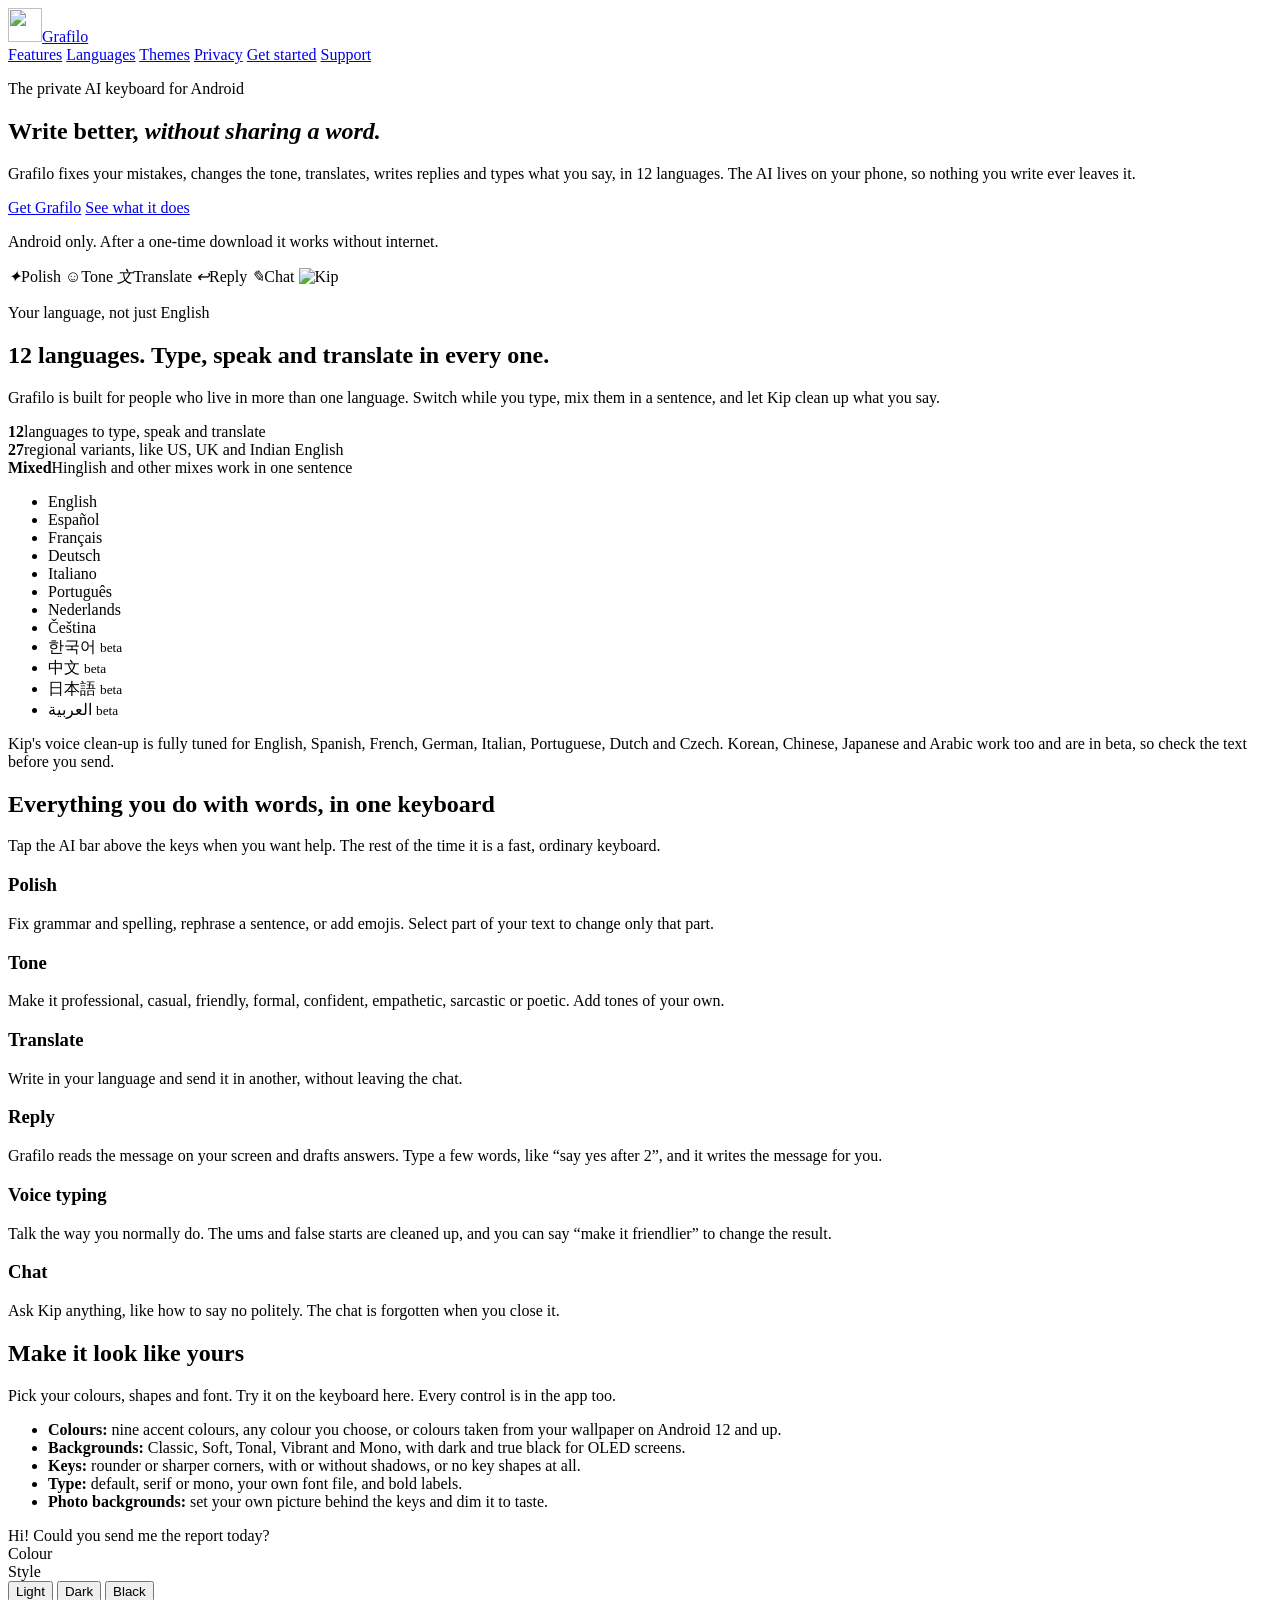
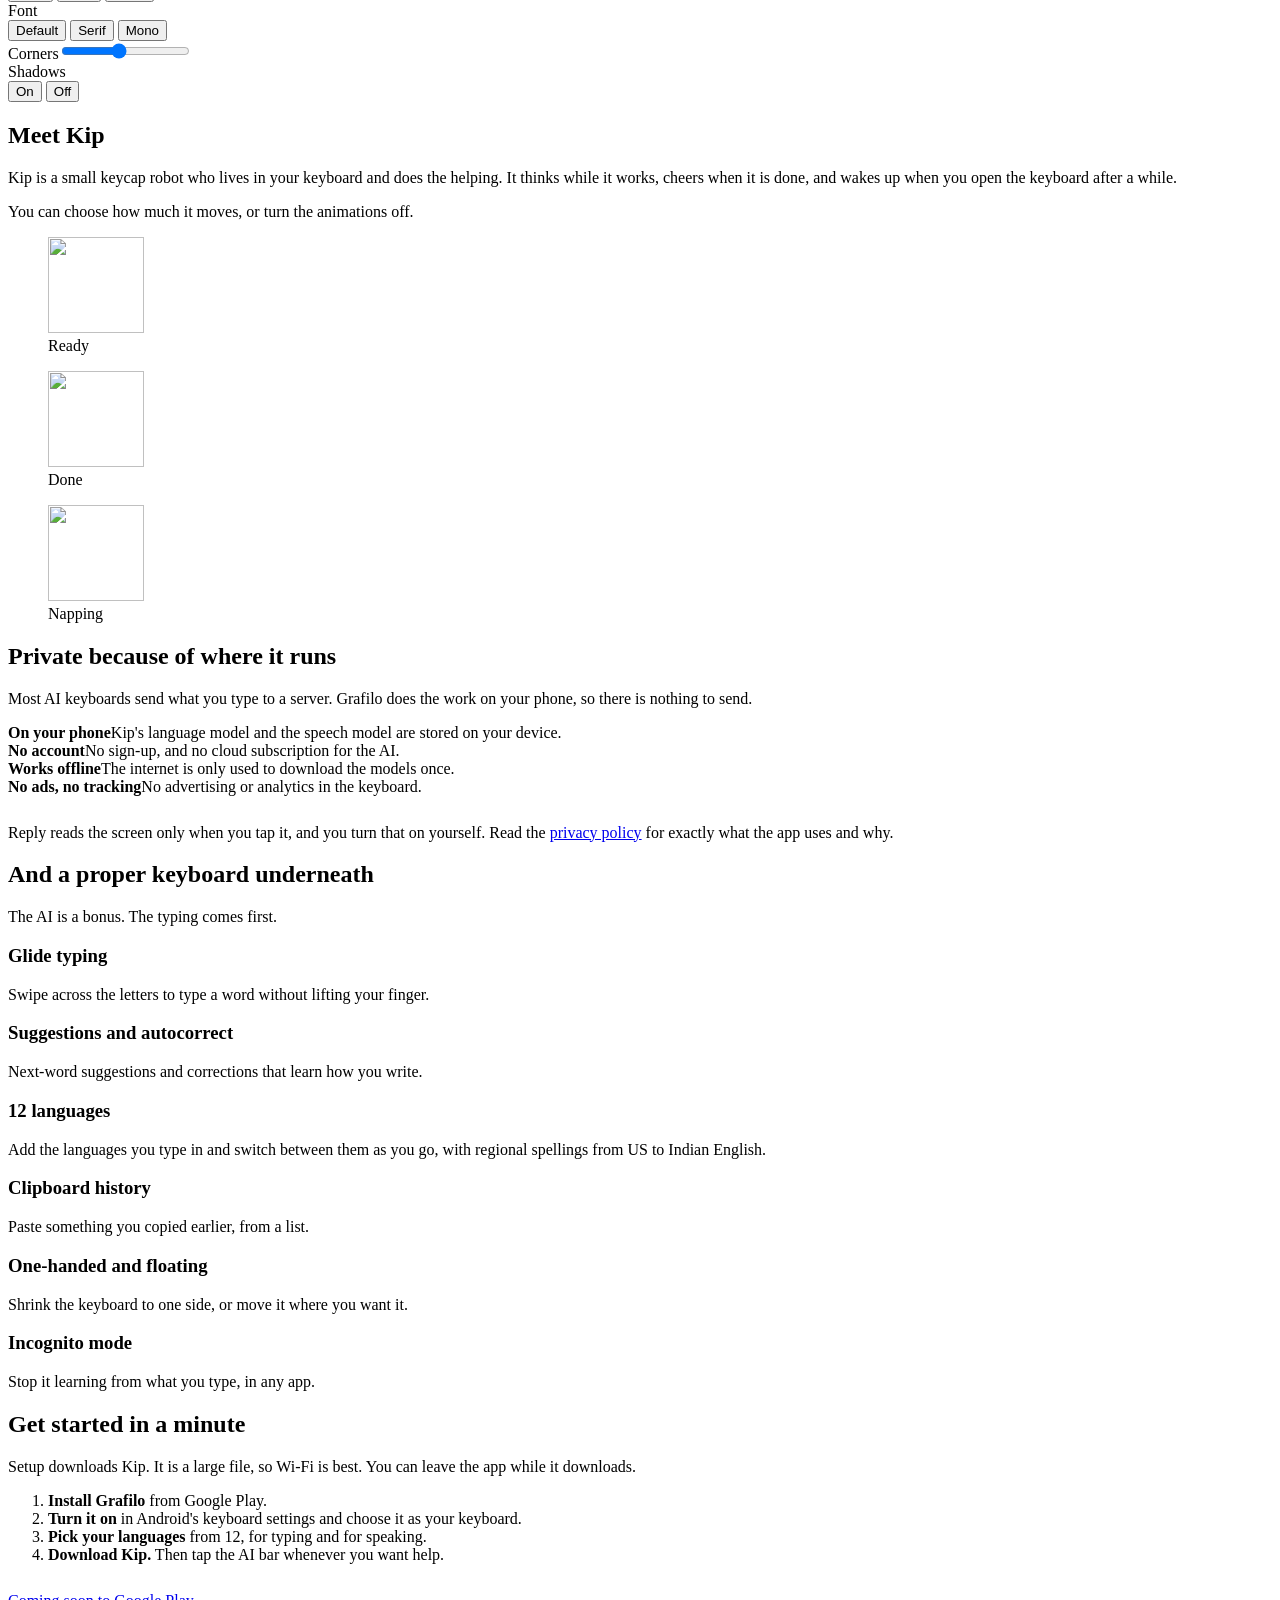
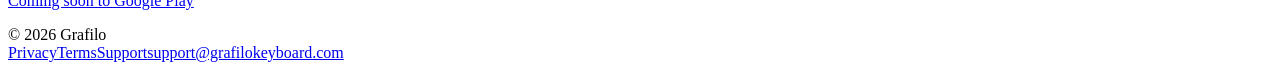
==== commit e34752d2: "feat(site): terms of use and subscription wording - Add terms page with footer links and sitemap ent" ====
--- a/public/index.html
+++ b/public/index.html
@@ -8,8 +8,13 @@
   <meta name="theme-color" content="#e53935">
   <meta property="og:title" content="Grafilo: the private AI keyboard for Android">
   <meta property="og:description" content="Fix, rewrite, translate, reply and dictate. The AI runs on your phone, so your words never leave it.">
+  <meta property="og:image" content="https://grafilokeyboard.com/og-image.png">
+  <meta name="twitter:card" content="summary_large_image">
   <link rel="canonical" href="https://grafilokeyboard.com/">
-  <link rel="icon" href="/kip.svg" type="image/svg+xml">
+  <link rel="icon" href="/favicon.svg" type="image/svg+xml">
+  <link rel="icon" href="/favicon-32.png" sizes="32x32" type="image/png">
+  <link rel="apple-touch-icon" href="/apple-touch-icon.png">
+  <link rel="manifest" href="/site.webmanifest">
   <link rel="stylesheet" href="/style.css">
 </head>
 <body>
@@ -208,7 +213,7 @@
   <footer>
     <div class="wrap">
       <div>&copy; 2026 Grafilo</div>
-      <div><a href="/privacy">Privacy</a><a href="/support">Support</a><a href="mailto:support@grafilokeyboard.com">support@grafilokeyboard.com</a></div>
+      <div><a href="/privacy">Privacy</a><a href="/terms">Terms</a><a href="/support">Support</a><a href="mailto:support@grafilokeyboard.com">support@grafilokeyboard.com</a></div>
     </div>
   </footer>
 
